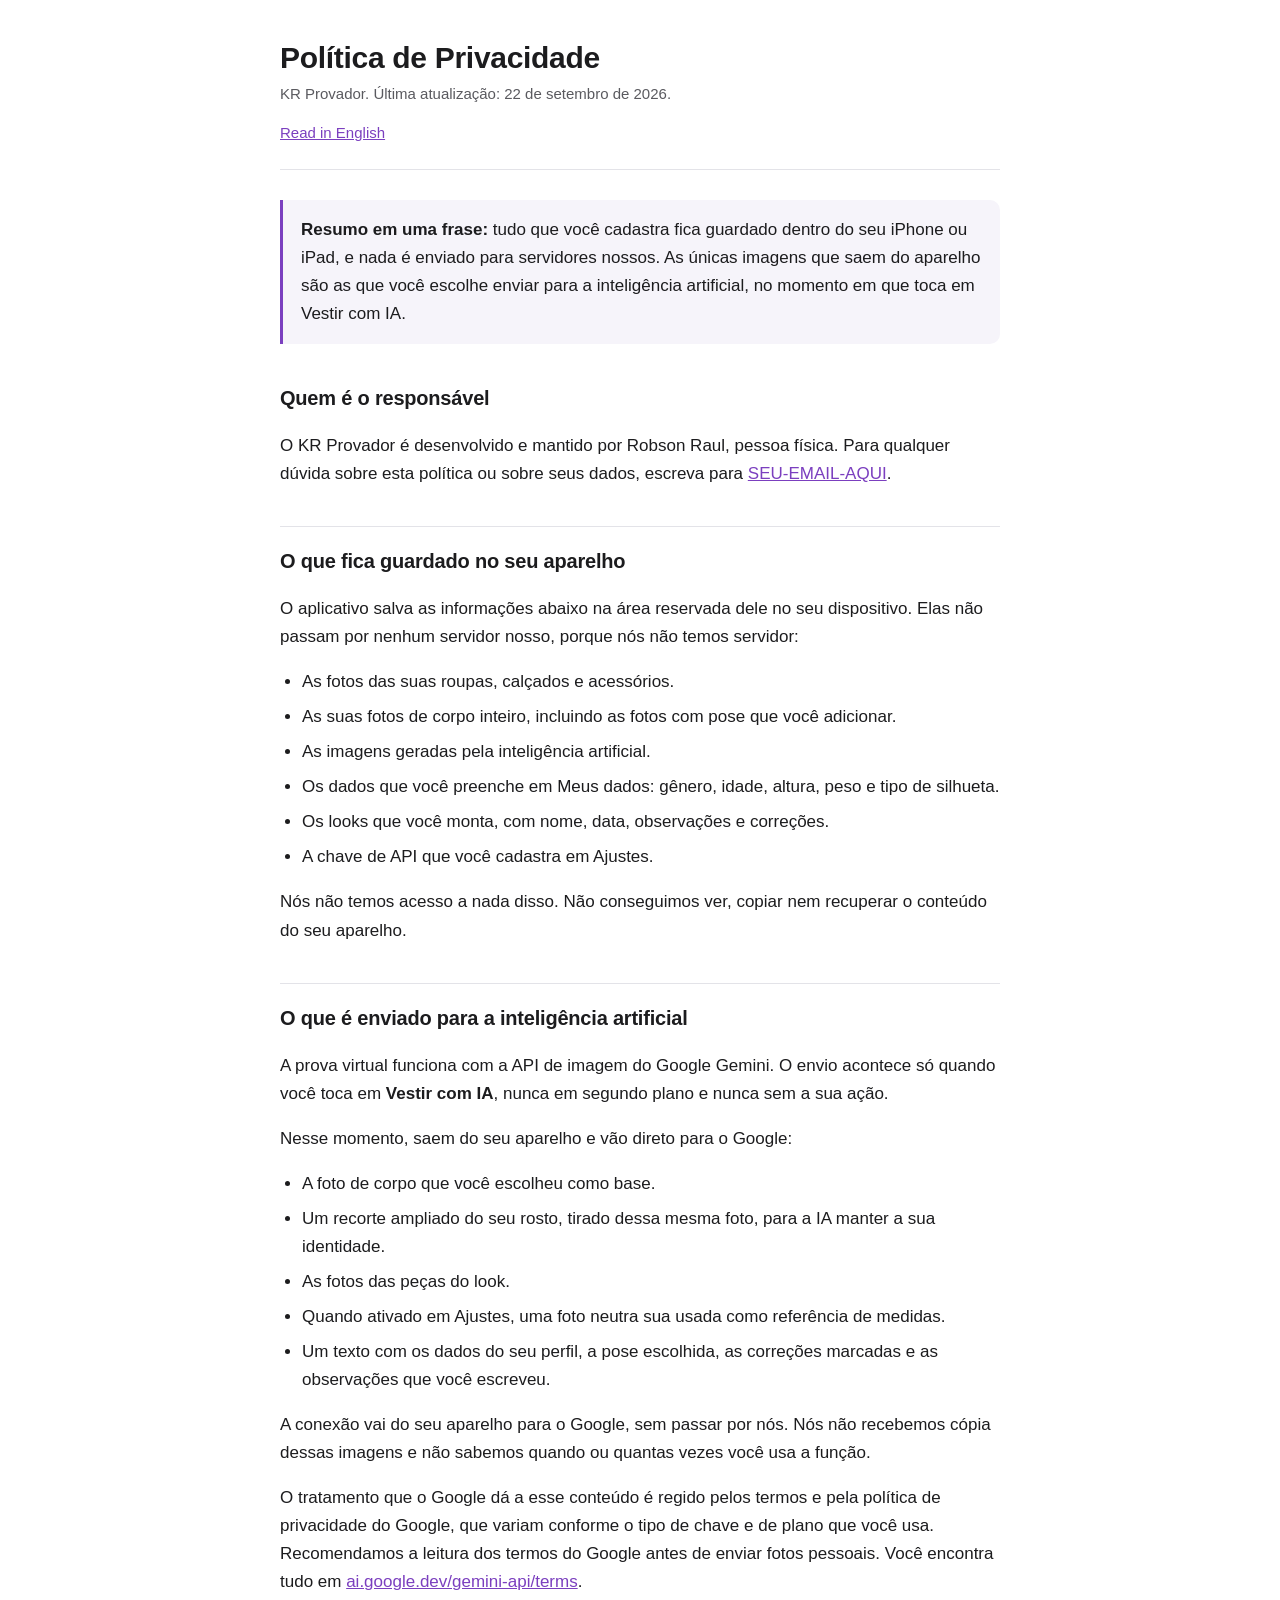
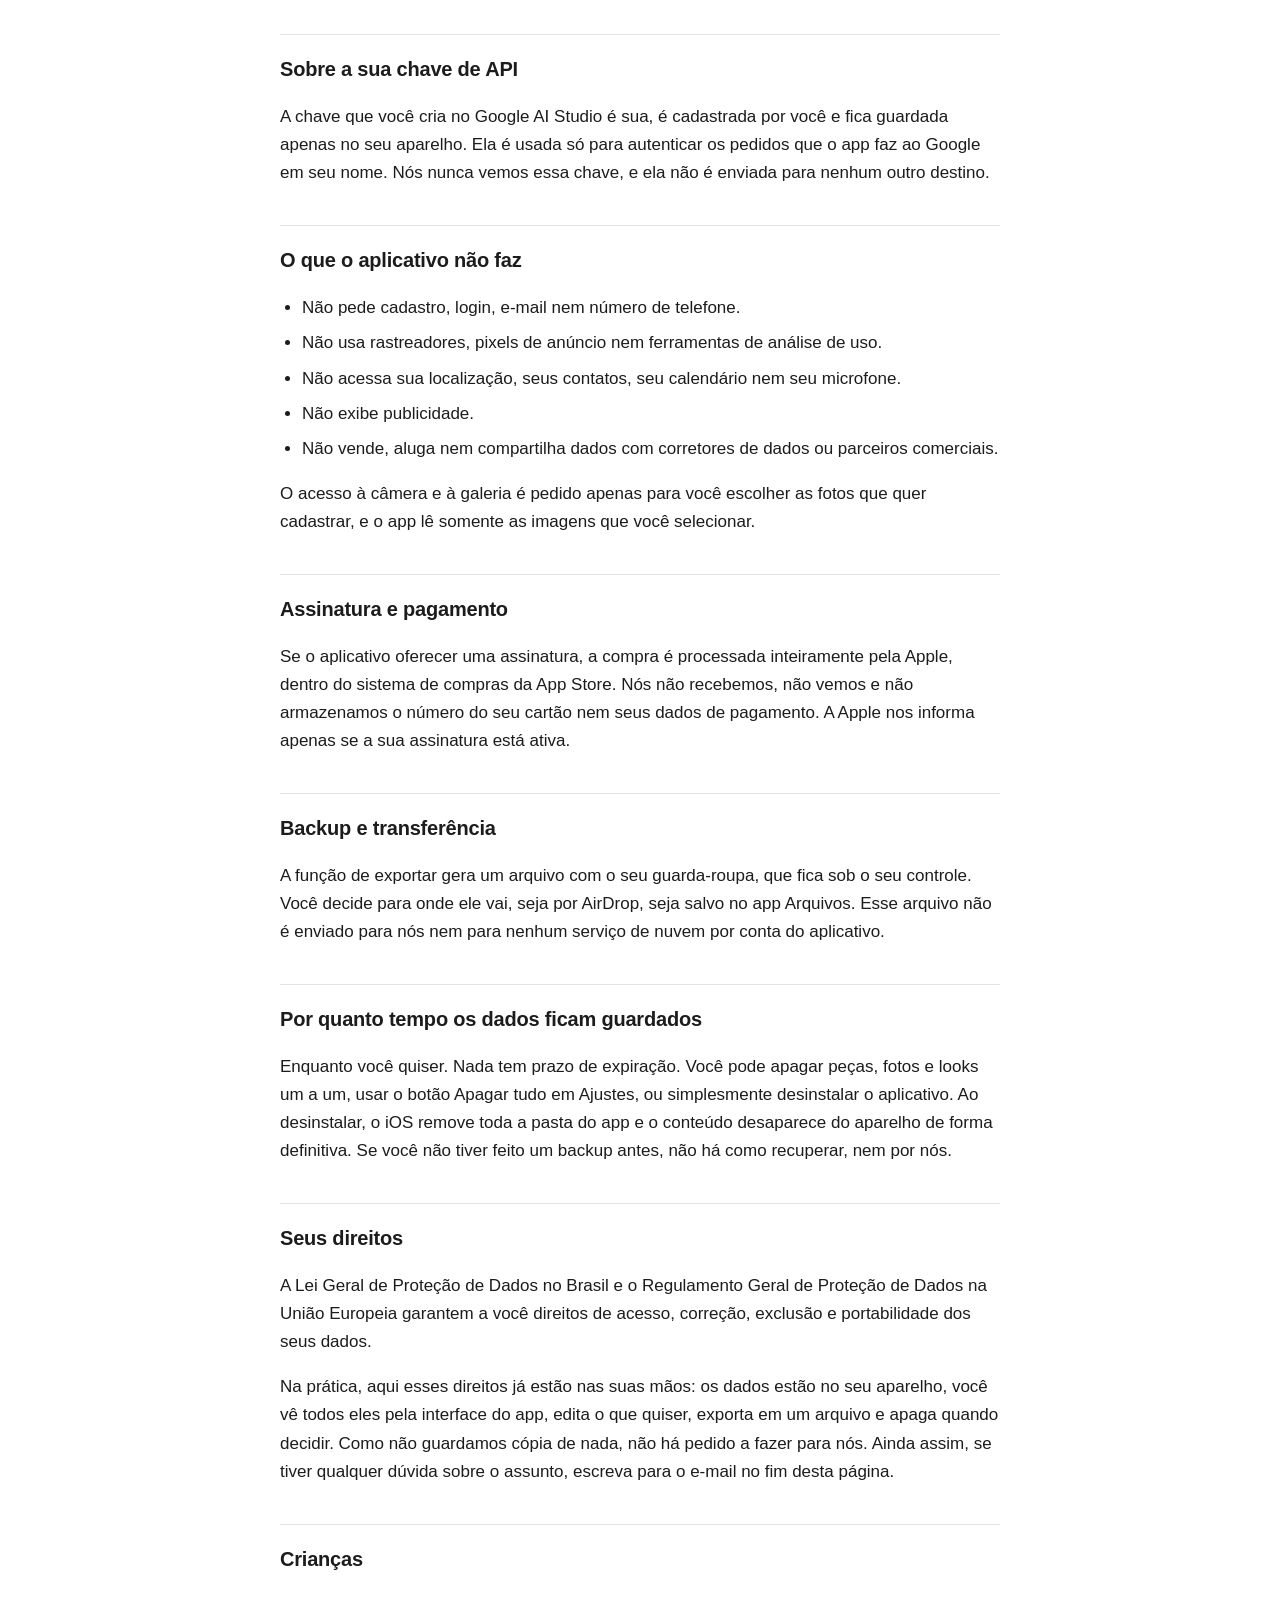
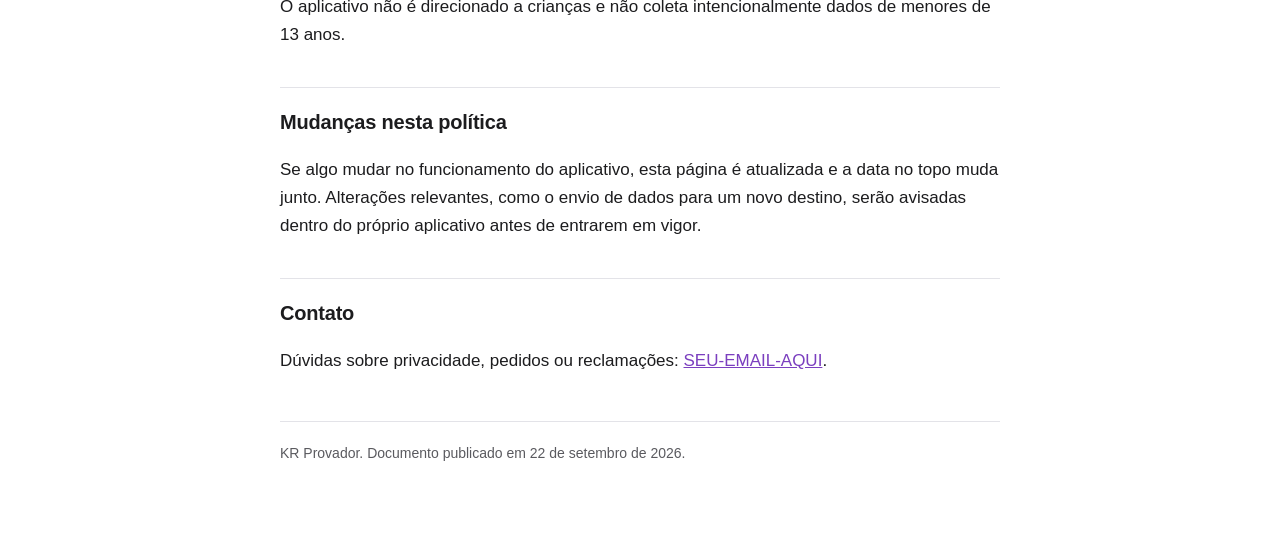
==== index.html @ 0e4008ac "Add files via upload" ====
<!DOCTYPE html>
<html lang="pt-BR">
<head>
<meta charset="utf-8">
<meta name="viewport" content="width=device-width, initial-scale=1">
<title>Política de Privacidade | KR Provador</title>
<link rel="stylesheet" href="estilo.css">
</head>
<body>
<main>

<header>
  <h1>Política de Privacidade</h1>
  <p class="sub">KR Provador. Última atualização: 22 de setembro de 2026.</p>
  <a class="idioma" href="en.html">Read in English</a>
</header>

<div class="resumo">
  <p><strong>Resumo em uma frase:</strong> tudo que você cadastra fica guardado dentro do seu iPhone ou iPad, e nada é enviado para servidores nossos. As únicas imagens que saem do aparelho são as que você escolhe enviar para a inteligência artificial, no momento em que toca em Vestir com IA.</p>
</div>

<h2>Quem é o responsável</h2>
<p>O KR Provador é desenvolvido e mantido por Robson Raul, pessoa física. Para qualquer dúvida sobre esta política ou sobre seus dados, escreva para <a href="mailto:SEU-EMAIL-AQUI">SEU-EMAIL-AQUI</a>.</p>

<h2>O que fica guardado no seu aparelho</h2>
<p>O aplicativo salva as informações abaixo na área reservada dele no seu dispositivo. Elas não passam por nenhum servidor nosso, porque nós não temos servidor:</p>
<ul>
  <li>As fotos das suas roupas, calçados e acessórios.</li>
  <li>As suas fotos de corpo inteiro, incluindo as fotos com pose que você adicionar.</li>
  <li>As imagens geradas pela inteligência artificial.</li>
  <li>Os dados que você preenche em Meus dados: gênero, idade, altura, peso e tipo de silhueta.</li>
  <li>Os looks que você monta, com nome, data, observações e correções.</li>
  <li>A chave de API que você cadastra em Ajustes.</li>
</ul>
<p>Nós não temos acesso a nada disso. Não conseguimos ver, copiar nem recuperar o conteúdo do seu aparelho.</p>

<h2>O que é enviado para a inteligência artificial</h2>
<p>A prova virtual funciona com a API de imagem do Google Gemini. O envio acontece só quando você toca em <strong>Vestir com IA</strong>, nunca em segundo plano e nunca sem a sua ação.</p>
<p>Nesse momento, saem do seu aparelho e vão direto para o Google:</p>
<ul>
  <li>A foto de corpo que você escolheu como base.</li>
  <li>Um recorte ampliado do seu rosto, tirado dessa mesma foto, para a IA manter a sua identidade.</li>
  <li>As fotos das peças do look.</li>
  <li>Quando ativado em Ajustes, uma foto neutra sua usada como referência de medidas.</li>
  <li>Um texto com os dados do seu perfil, a pose escolhida, as correções marcadas e as observações que você escreveu.</li>
</ul>
<p>A conexão vai do seu aparelho para o Google, sem passar por nós. Nós não recebemos cópia dessas imagens e não sabemos quando ou quantas vezes você usa a função.</p>
<p>O tratamento que o Google dá a esse conteúdo é regido pelos termos e pela política de privacidade do Google, que variam conforme o tipo de chave e de plano que você usa. Recomendamos a leitura dos termos do Google antes de enviar fotos pessoais. Você encontra tudo em <a href="https://ai.google.dev/gemini-api/terms" target="_blank" rel="noopener">ai.google.dev/gemini-api/terms</a>.</p>

<h2>Sobre a sua chave de API</h2>
<p>A chave que você cria no Google AI Studio é sua, é cadastrada por você e fica guardada apenas no seu aparelho. Ela é usada só para autenticar os pedidos que o app faz ao Google em seu nome. Nós nunca vemos essa chave, e ela não é enviada para nenhum outro destino.</p>

<h2>O que o aplicativo não faz</h2>
<ul>
  <li>Não pede cadastro, login, e-mail nem número de telefone.</li>
  <li>Não usa rastreadores, pixels de anúncio nem ferramentas de análise de uso.</li>
  <li>Não acessa sua localização, seus contatos, seu calendário nem seu microfone.</li>
  <li>Não exibe publicidade.</li>
  <li>Não vende, aluga nem compartilha dados com corretores de dados ou parceiros comerciais.</li>
</ul>
<p>O acesso à câmera e à galeria é pedido apenas para você escolher as fotos que quer cadastrar, e o app lê somente as imagens que você selecionar.</p>

<h2>Assinatura e pagamento</h2>
<p>Se o aplicativo oferecer uma assinatura, a compra é processada inteiramente pela Apple, dentro do sistema de compras da App Store. Nós não recebemos, não vemos e não armazenamos o número do seu cartão nem seus dados de pagamento. A Apple nos informa apenas se a sua assinatura está ativa.</p>

<h2>Backup e transferência</h2>
<p>A função de exportar gera um arquivo com o seu guarda-roupa, que fica sob o seu controle. Você decide para onde ele vai, seja por AirDrop, seja salvo no app Arquivos. Esse arquivo não é enviado para nós nem para nenhum serviço de nuvem por conta do aplicativo.</p>

<h2>Por quanto tempo os dados ficam guardados</h2>
<p>Enquanto você quiser. Nada tem prazo de expiração. Você pode apagar peças, fotos e looks um a um, usar o botão Apagar tudo em Ajustes, ou simplesmente desinstalar o aplicativo. Ao desinstalar, o iOS remove toda a pasta do app e o conteúdo desaparece do aparelho de forma definitiva. Se você não tiver feito um backup antes, não há como recuperar, nem por nós.</p>

<h2>Seus direitos</h2>
<p>A Lei Geral de Proteção de Dados no Brasil e o Regulamento Geral de Proteção de Dados na União Europeia garantem a você direitos de acesso, correção, exclusão e portabilidade dos seus dados.</p>
<p>Na prática, aqui esses direitos já estão nas suas mãos: os dados estão no seu aparelho, você vê todos eles pela interface do app, edita o que quiser, exporta em um arquivo e apaga quando decidir. Como não guardamos cópia de nada, não há pedido a fazer para nós. Ainda assim, se tiver qualquer dúvida sobre o assunto, escreva para o e-mail no fim desta página.</p>

<h2>Crianças</h2>
<p>O aplicativo não é direcionado a crianças e não coleta intencionalmente dados de menores de 13 anos.</p>

<h2>Mudanças nesta política</h2>
<p>Se algo mudar no funcionamento do aplicativo, esta página é atualizada e a data no topo muda junto. Alterações relevantes, como o envio de dados para um novo destino, serão avisadas dentro do próprio aplicativo antes de entrarem em vigor.</p>

<h2>Contato</h2>
<p>Dúvidas sobre privacidade, pedidos ou reclamações: <a href="mailto:SEU-EMAIL-AQUI">SEU-EMAIL-AQUI</a>.</p>

<footer>
  KR Provador. Documento publicado em 22 de setembro de 2026.
</footer>

</main>
</body>
</html>
---- estilo.css ----
:root {
  --tinta: #1c1c1e;
  --suave: #5a5a5f;
  --linha: #e3e3e8;
  --destaque: #7b3fbf;
  --fundo: #ffffff;
  --caixa: #f6f4fa;
}
@media (prefers-color-scheme: dark) {
  :root {
    --tinta: #f2f2f5;
    --suave: #a8a8b0;
    --linha: #35353c;
    --destaque: #b18cf0;
    --fundo: #141418;
    --caixa: #1e1e25;
  }
}
* { box-sizing: border-box; }
body {
  margin: 0;
  padding: 40px 20px 80px;
  background: var(--fundo);
  color: var(--tinta);
  font: 17px/1.65 -apple-system, BlinkMacSystemFont, "Segoe UI", Roboto, Helvetica, Arial, sans-serif;
}
main { max-width: 720px; margin: 0 auto; }
header { border-bottom: 1px solid var(--linha); padding-bottom: 22px; margin-bottom: 30px; }
h1 { font-size: 30px; line-height: 1.2; margin: 0 0 6px; letter-spacing: -0.01em; }
h2 {
  font-size: 20px; margin: 38px 0 10px; letter-spacing: -0.01em;
  padding-top: 18px; border-top: 1px solid var(--linha);
}
h2:first-of-type { border-top: 0; padding-top: 0; }
p, li { color: var(--tinta); }
.sub { color: var(--suave); font-size: 15px; margin: 0; }
.resumo {
  background: var(--caixa); border-left: 3px solid var(--destaque);
  padding: 16px 18px; border-radius: 0 10px 10px 0; margin: 26px 0;
}
.resumo p { margin: 0; }
ul { padding-left: 22px; }
li { margin-bottom: 7px; }
a { color: var(--destaque); }
.idioma { display: inline-block; margin-top: 14px; font-size: 15px; }
footer {
  margin-top: 46px; padding-top: 20px; border-top: 1px solid var(--linha);
  color: var(--suave); font-size: 14px;
}
code {
  background: var(--caixa); padding: 2px 6px; border-radius: 5px;
  font-size: 15px; font-family: ui-monospace, SFMono-Regular, Menlo, monospace;
}
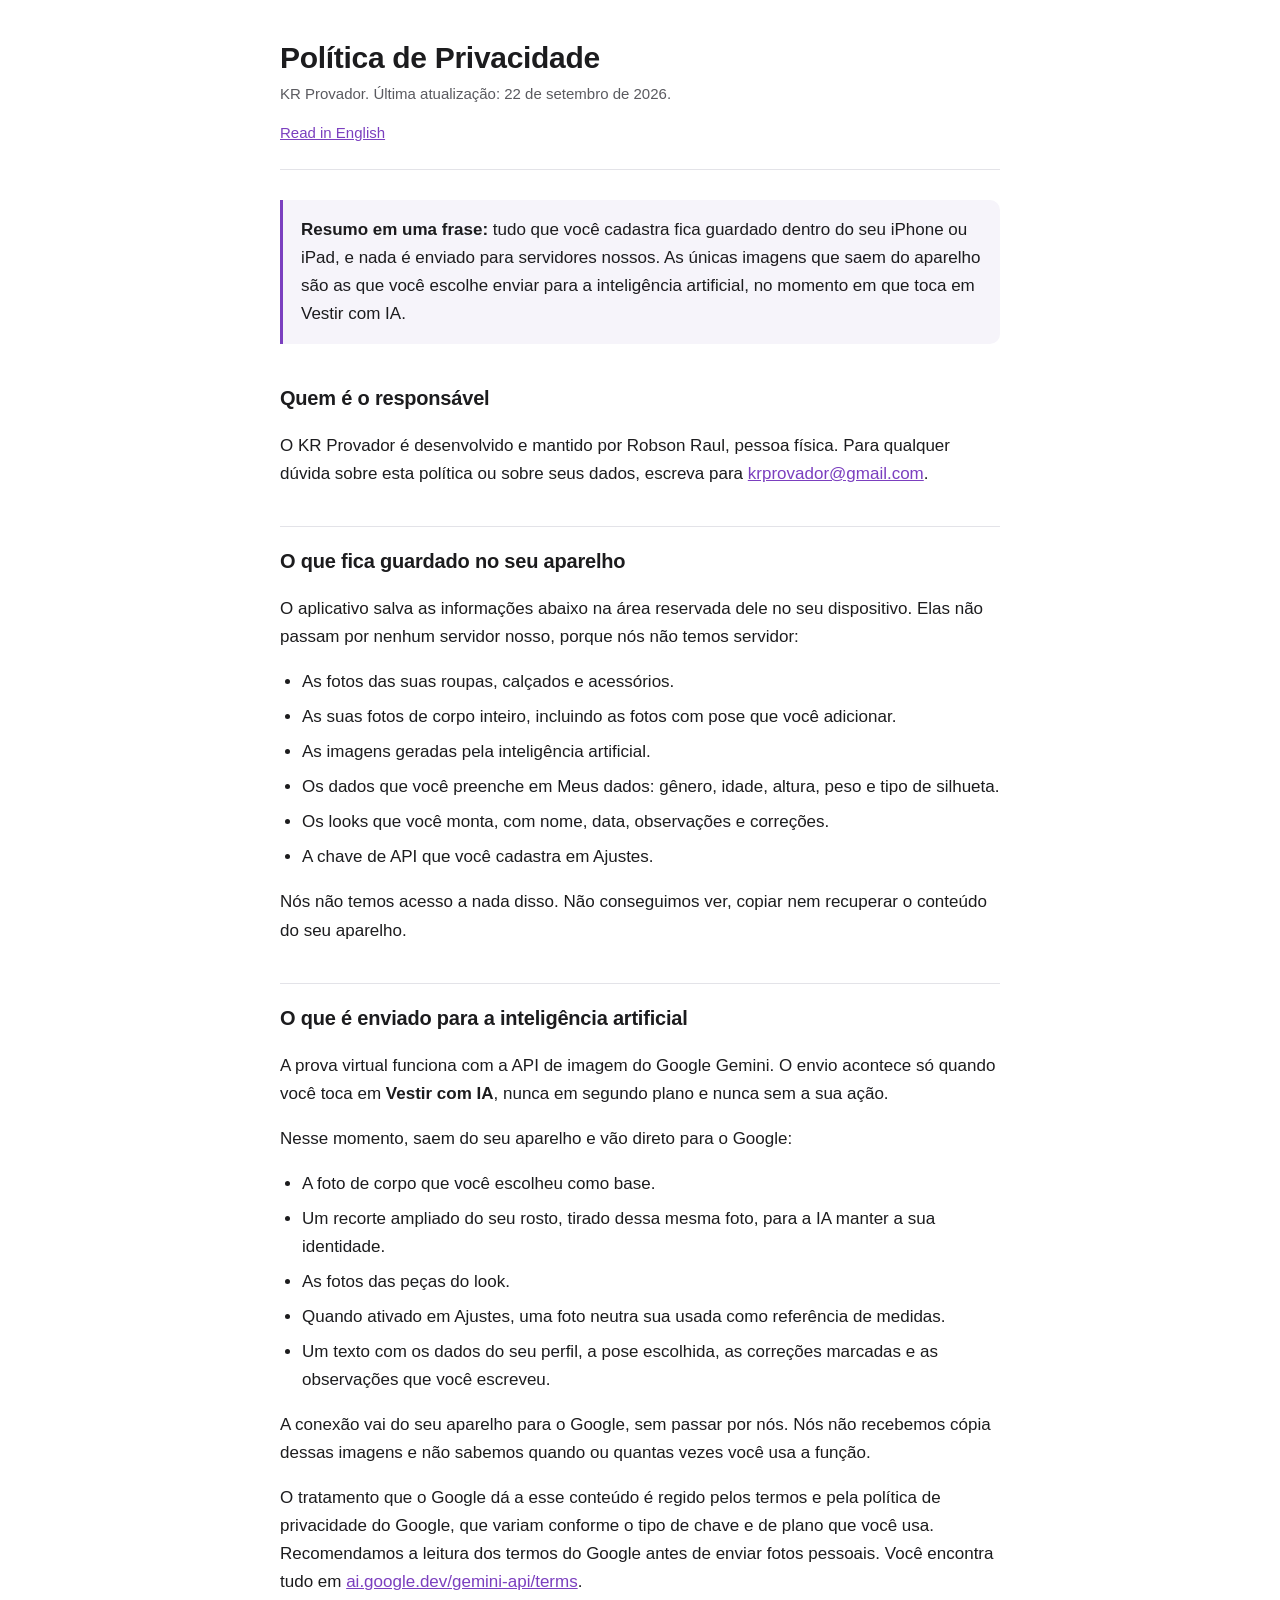
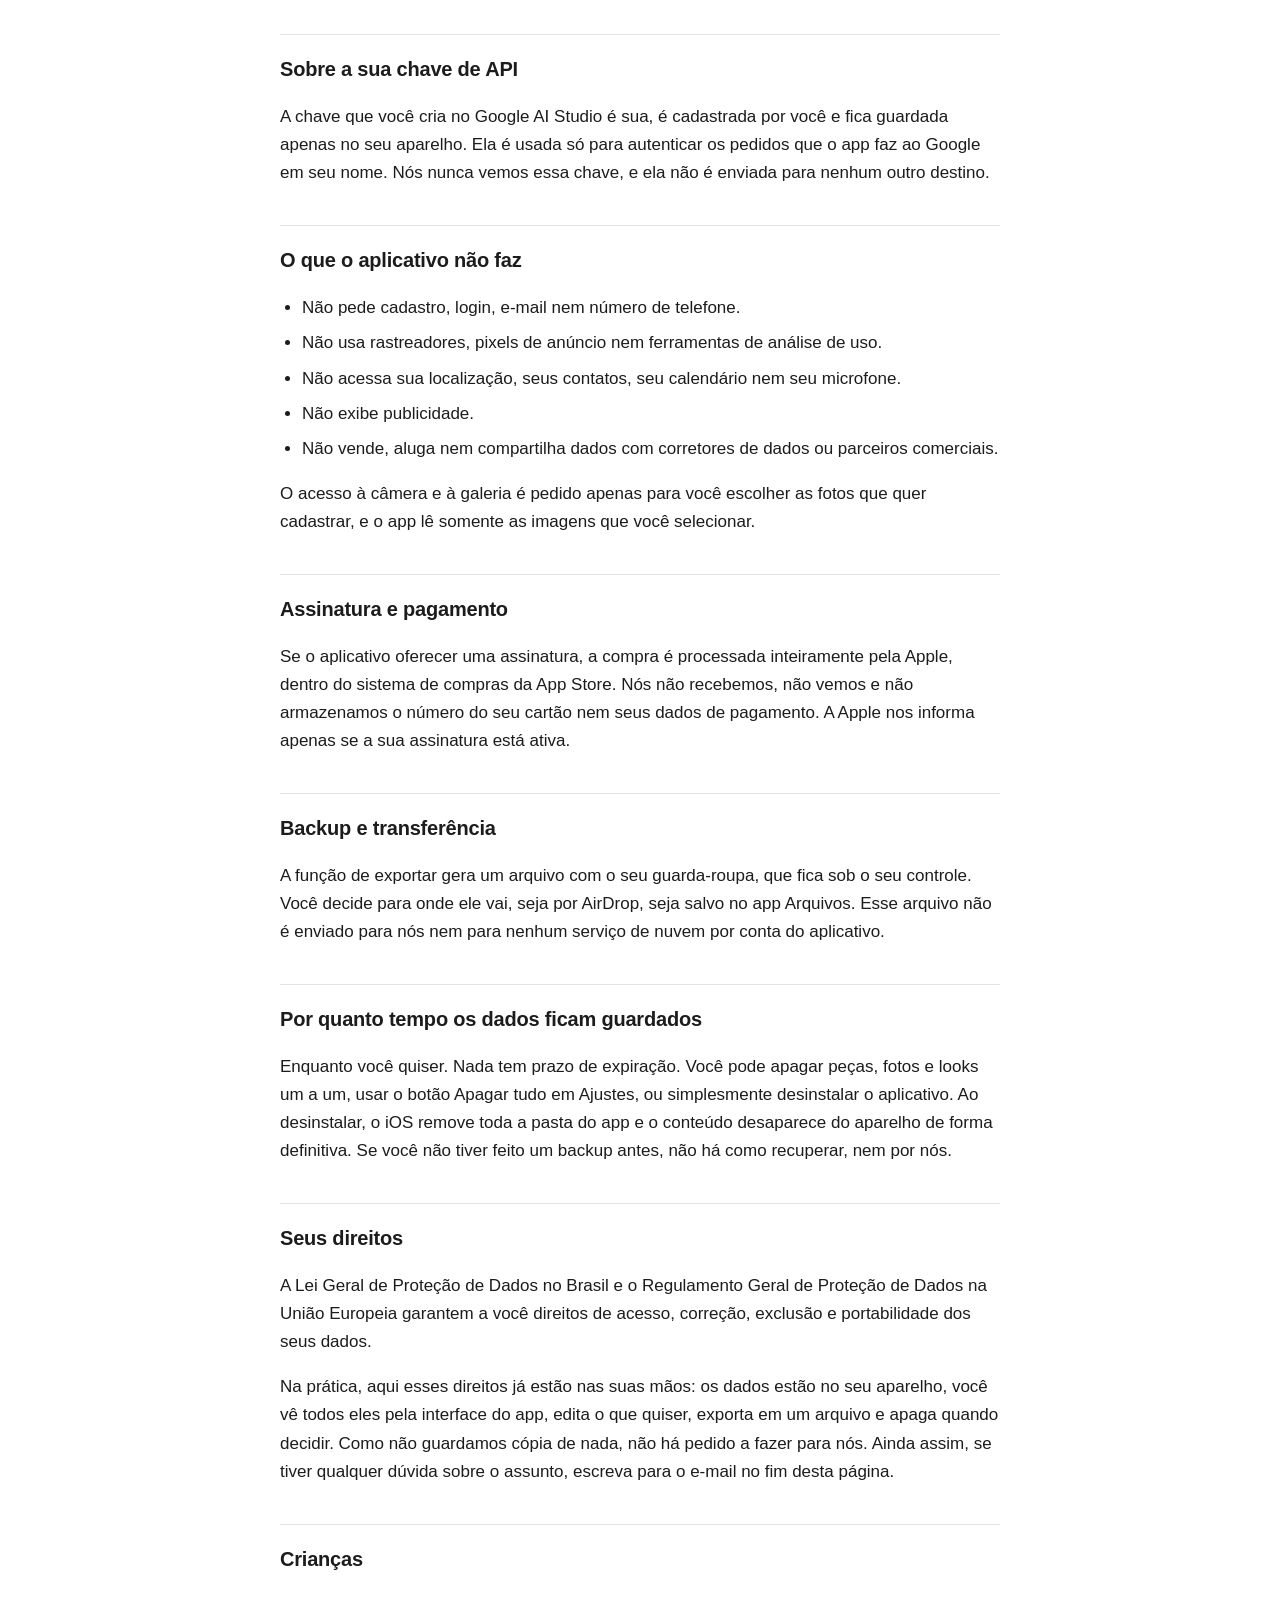
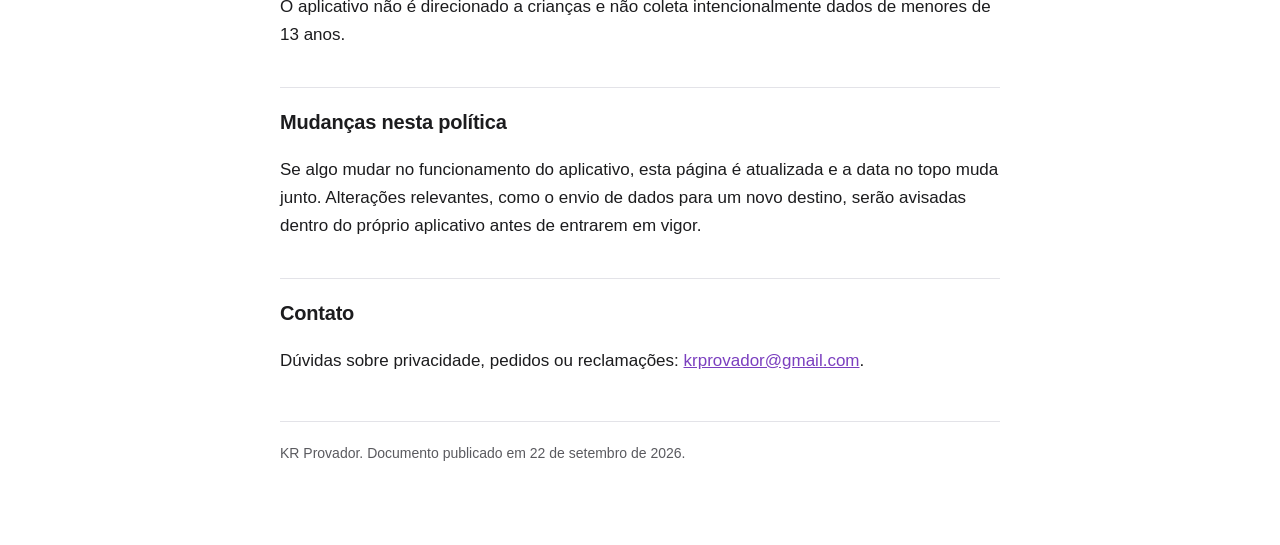
==== commit 9f3475d5: "Update index.html" ====
--- a/index.html
+++ b/index.html
@@ -20,7 +20,7 @@
 </div>
 
 <h2>Quem é o responsável</h2>
-<p>O KR Provador é desenvolvido e mantido por Robson Raul, pessoa física. Para qualquer dúvida sobre esta política ou sobre seus dados, escreva para <a href="mailto:SEU-EMAIL-AQUI">SEU-EMAIL-AQUI</a>.</p>
+<p>O KR Provador é desenvolvido e mantido por Robson Raul, pessoa física. Para qualquer dúvida sobre esta política ou sobre seus dados, escreva para <a href="mailto:krprovador@gmail.com">krprovador@gmail.com</a>.</p>
 
 <h2>O que fica guardado no seu aparelho</h2>
 <p>O aplicativo salva as informações abaixo na área reservada dele no seu dispositivo. Elas não passam por nenhum servidor nosso, porque nós não temos servidor:</p>
@@ -80,7 +80,7 @@
 <p>Se algo mudar no funcionamento do aplicativo, esta página é atualizada e a data no topo muda junto. Alterações relevantes, como o envio de dados para um novo destino, serão avisadas dentro do próprio aplicativo antes de entrarem em vigor.</p>
 
 <h2>Contato</h2>
-<p>Dúvidas sobre privacidade, pedidos ou reclamações: <a href="mailto:SEU-EMAIL-AQUI">SEU-EMAIL-AQUI</a>.</p>
+<p>Dúvidas sobre privacidade, pedidos ou reclamações: <a href="mailto:krprovador@gmail.com">krprovador@gmail.com</a>.</p>
 
 <footer>
   KR Provador. Documento publicado em 22 de setembro de 2026.
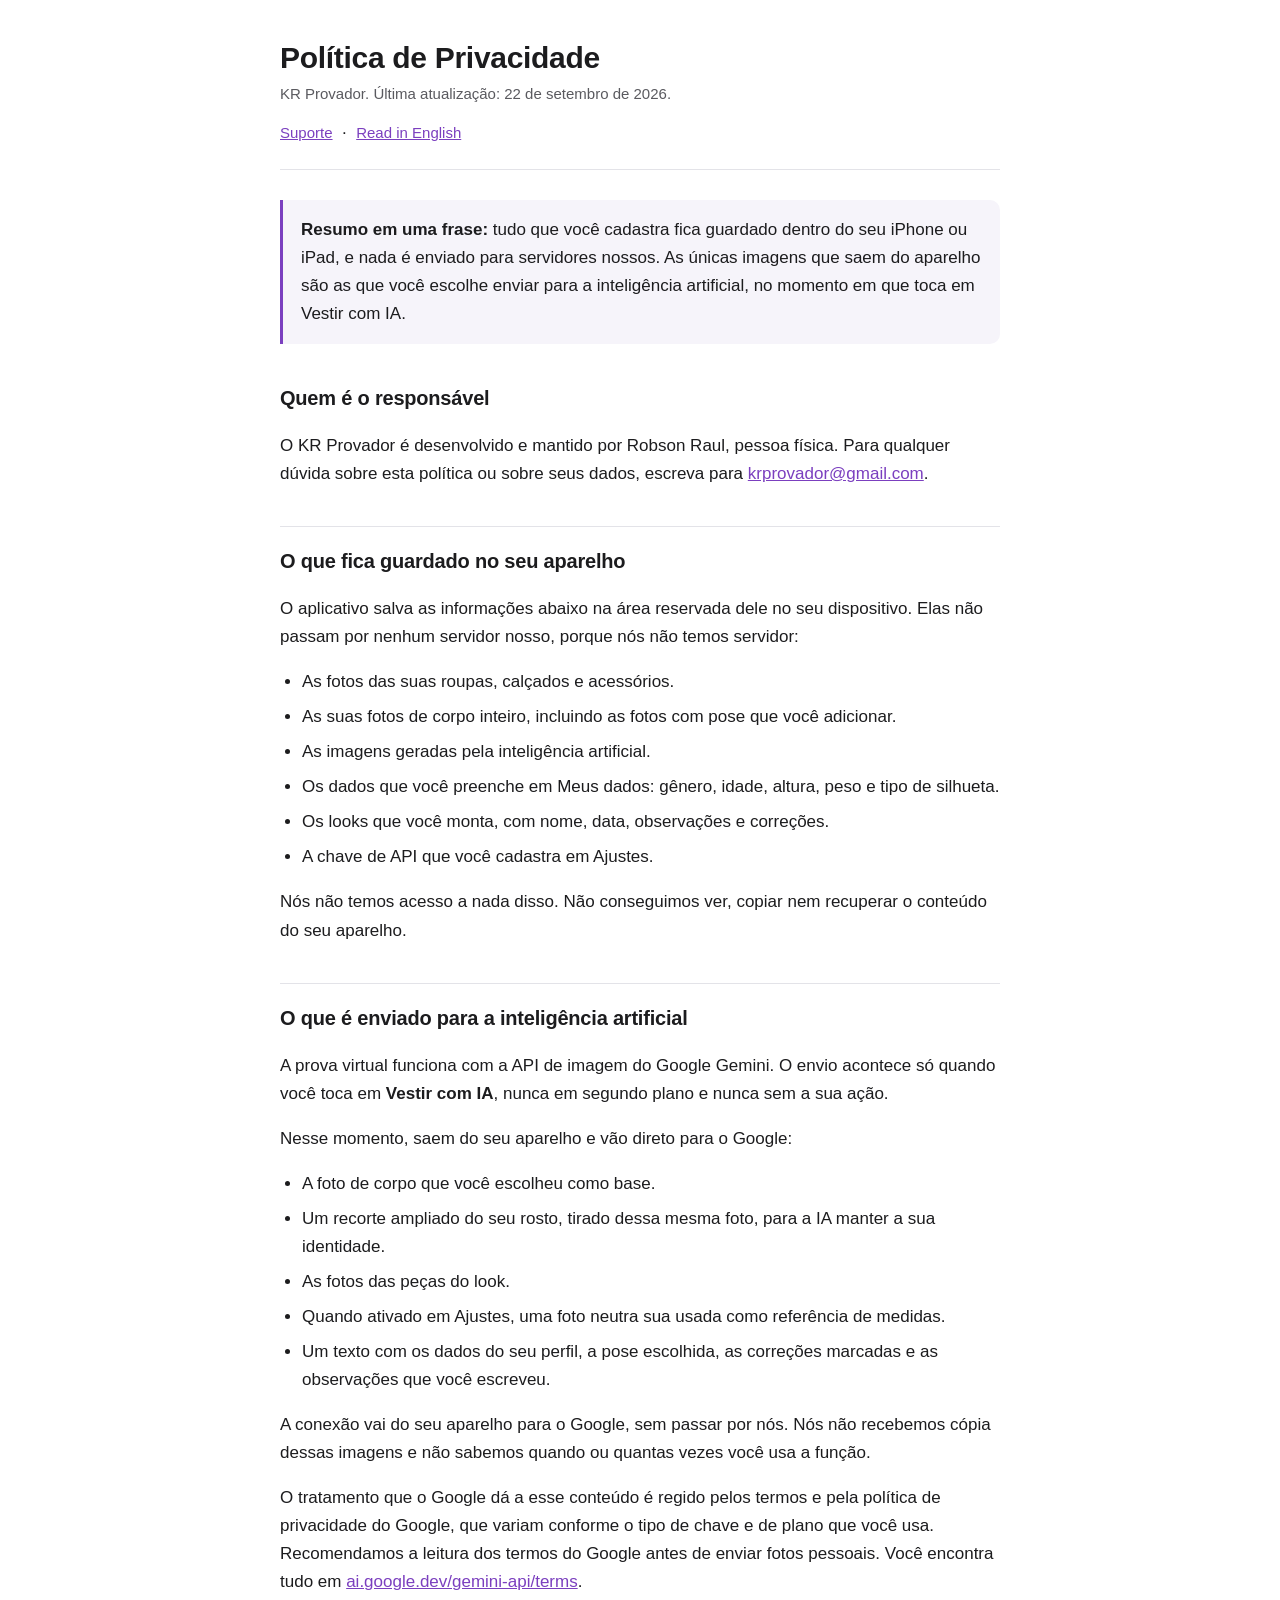
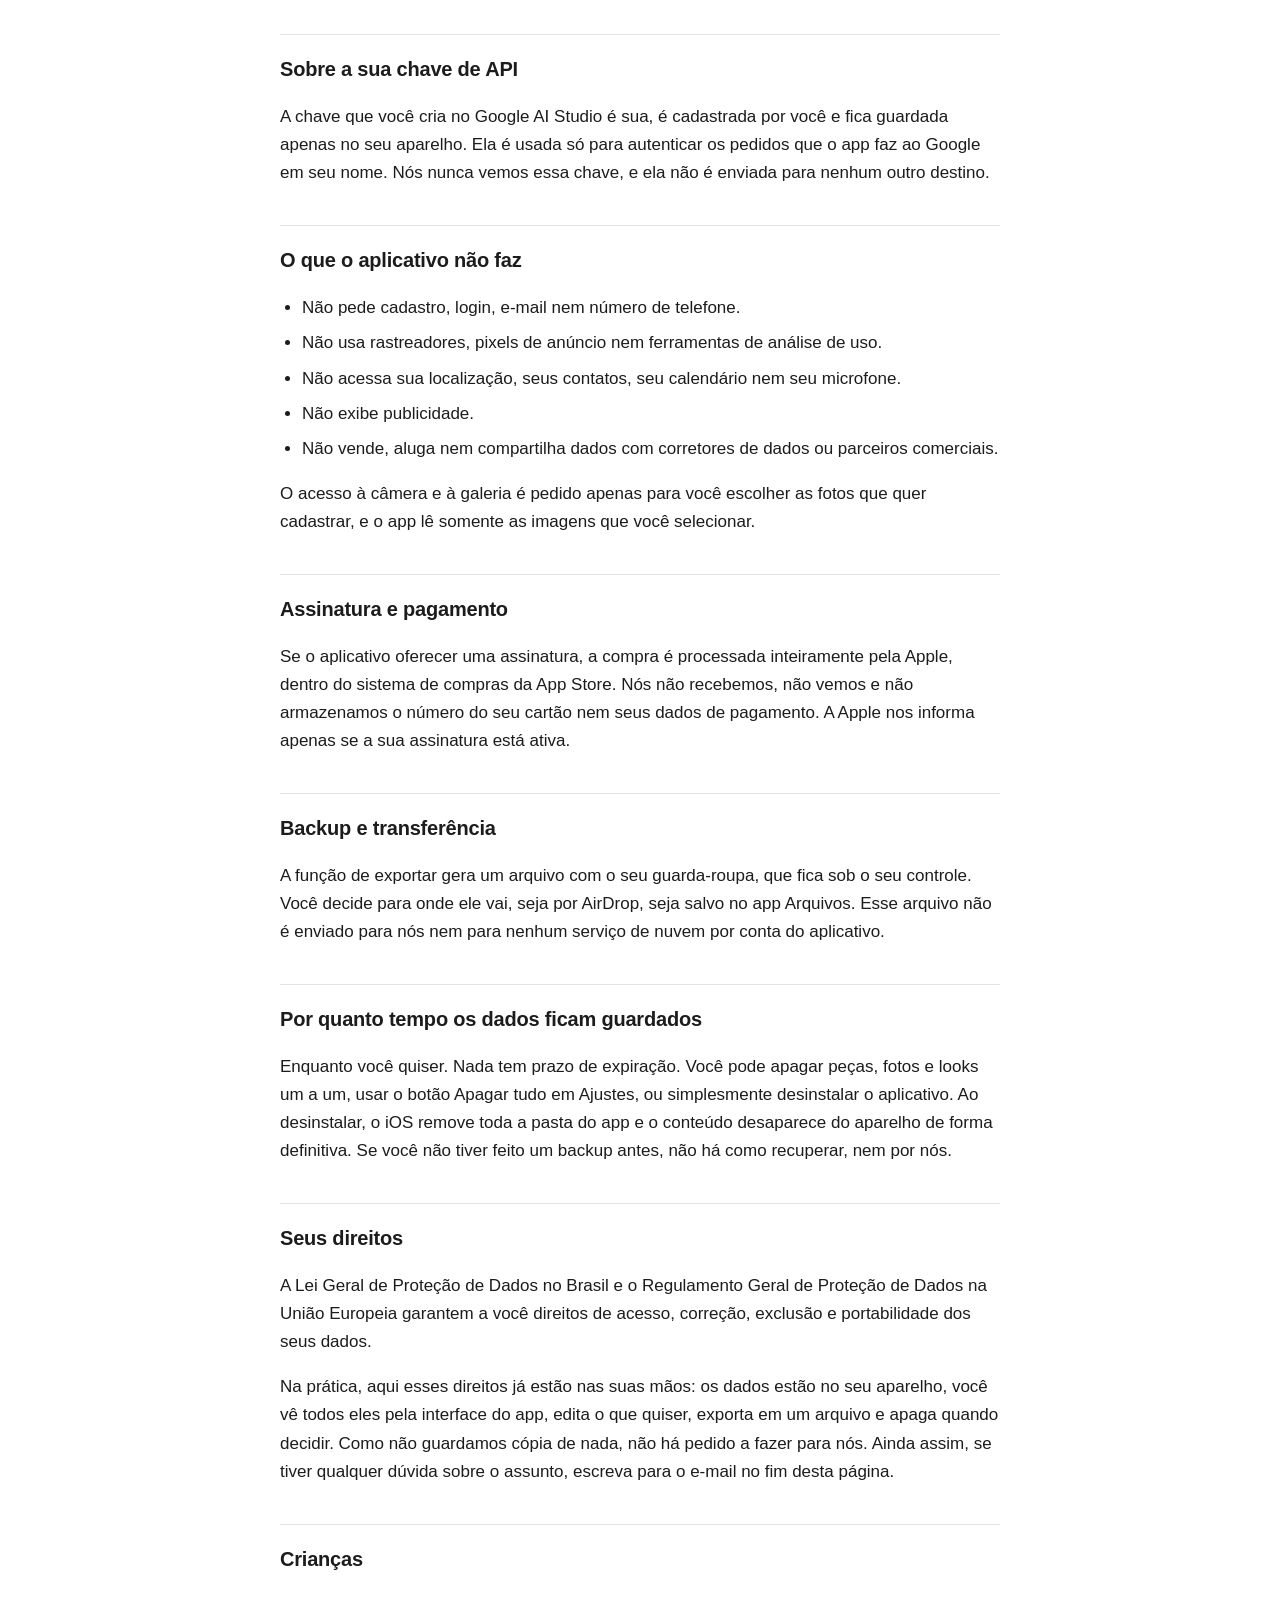
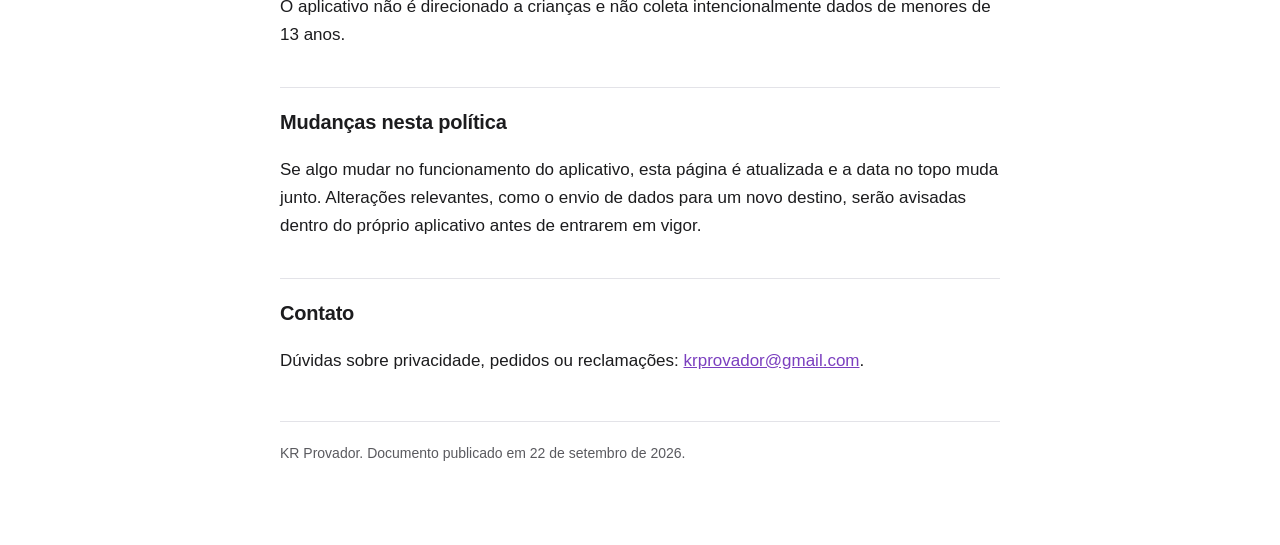
==== commit 7df8ba35: "Pagina de suporte (PT e EN) e link no topo da politica" ====
--- a/index.html
+++ b/index.html
@@ -12,6 +12,7 @@
 <header>
   <h1>Política de Privacidade</h1>
   <p class="sub">KR Provador. Última atualização: 22 de setembro de 2026.</p>
+  <a class="idioma" href="suporte.html">Suporte</a> &nbsp;·&nbsp;
   <a class="idioma" href="en.html">Read in English</a>
 </header>
 
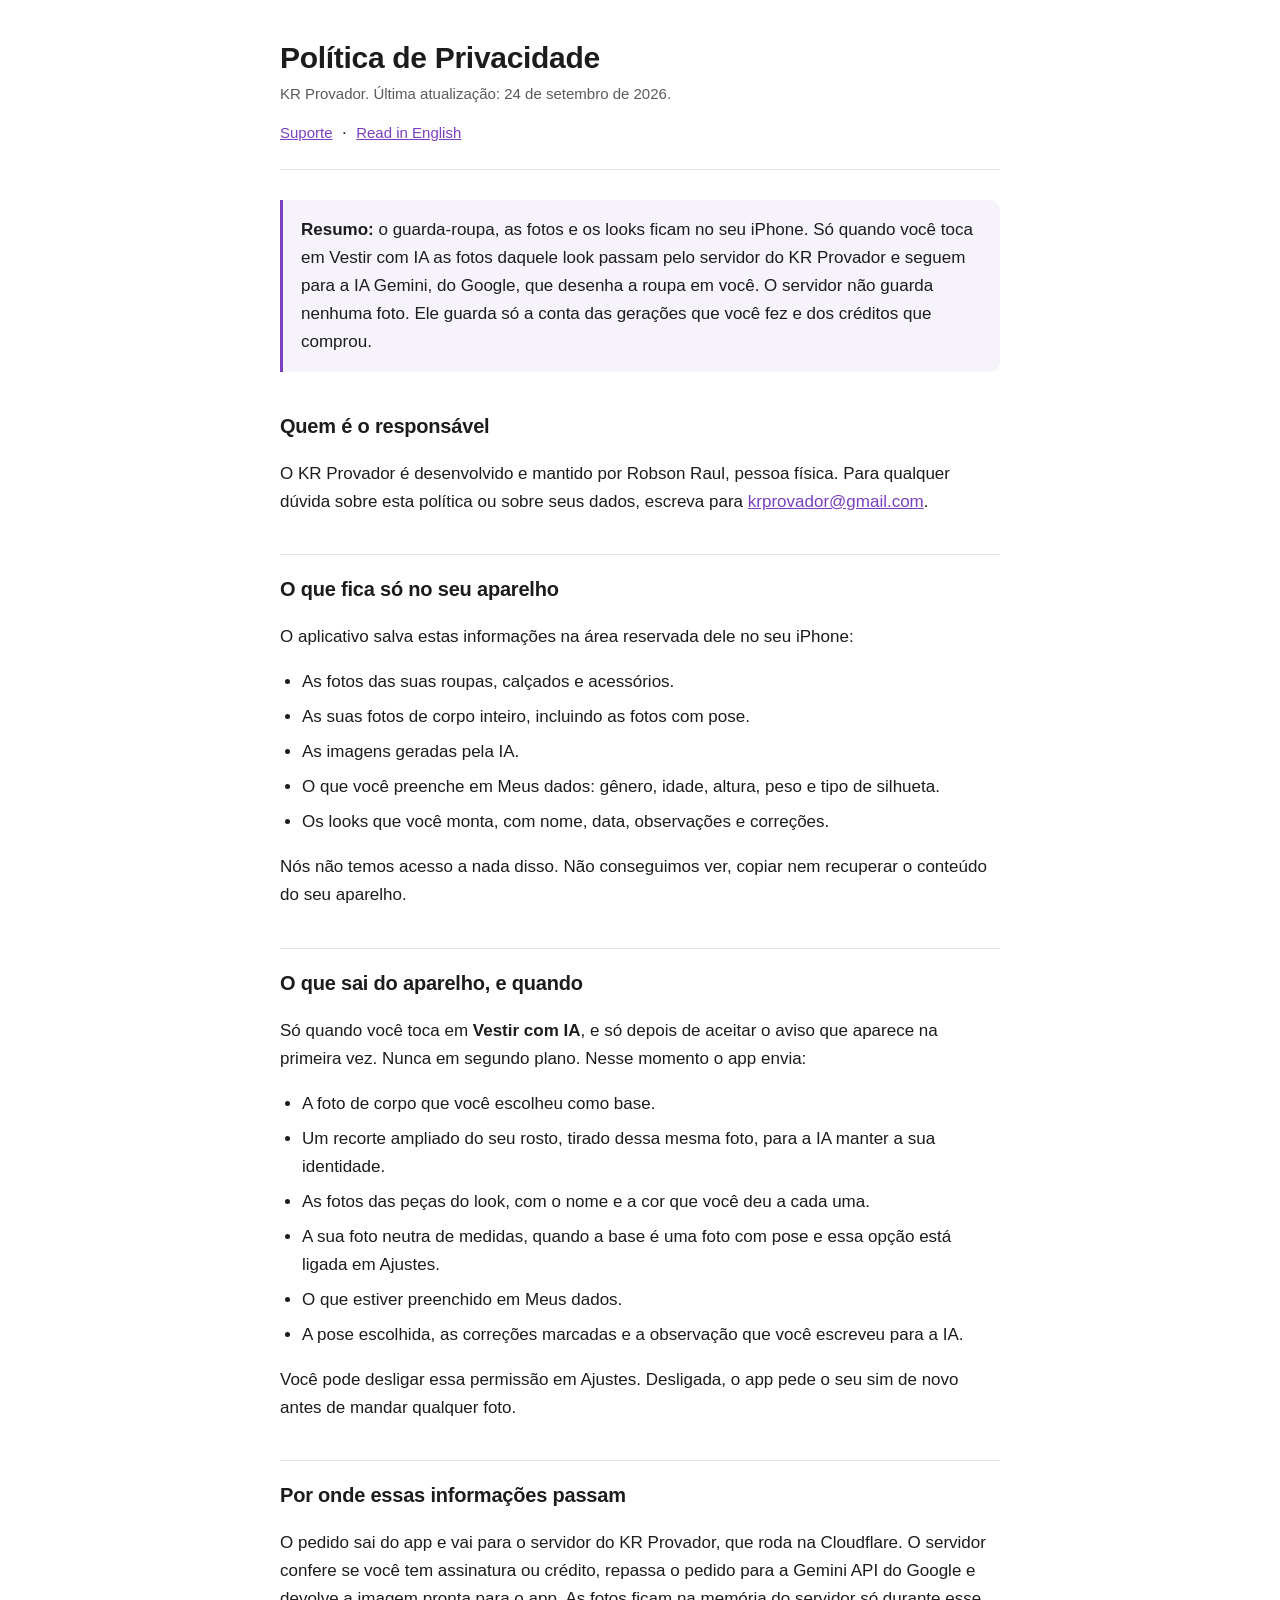
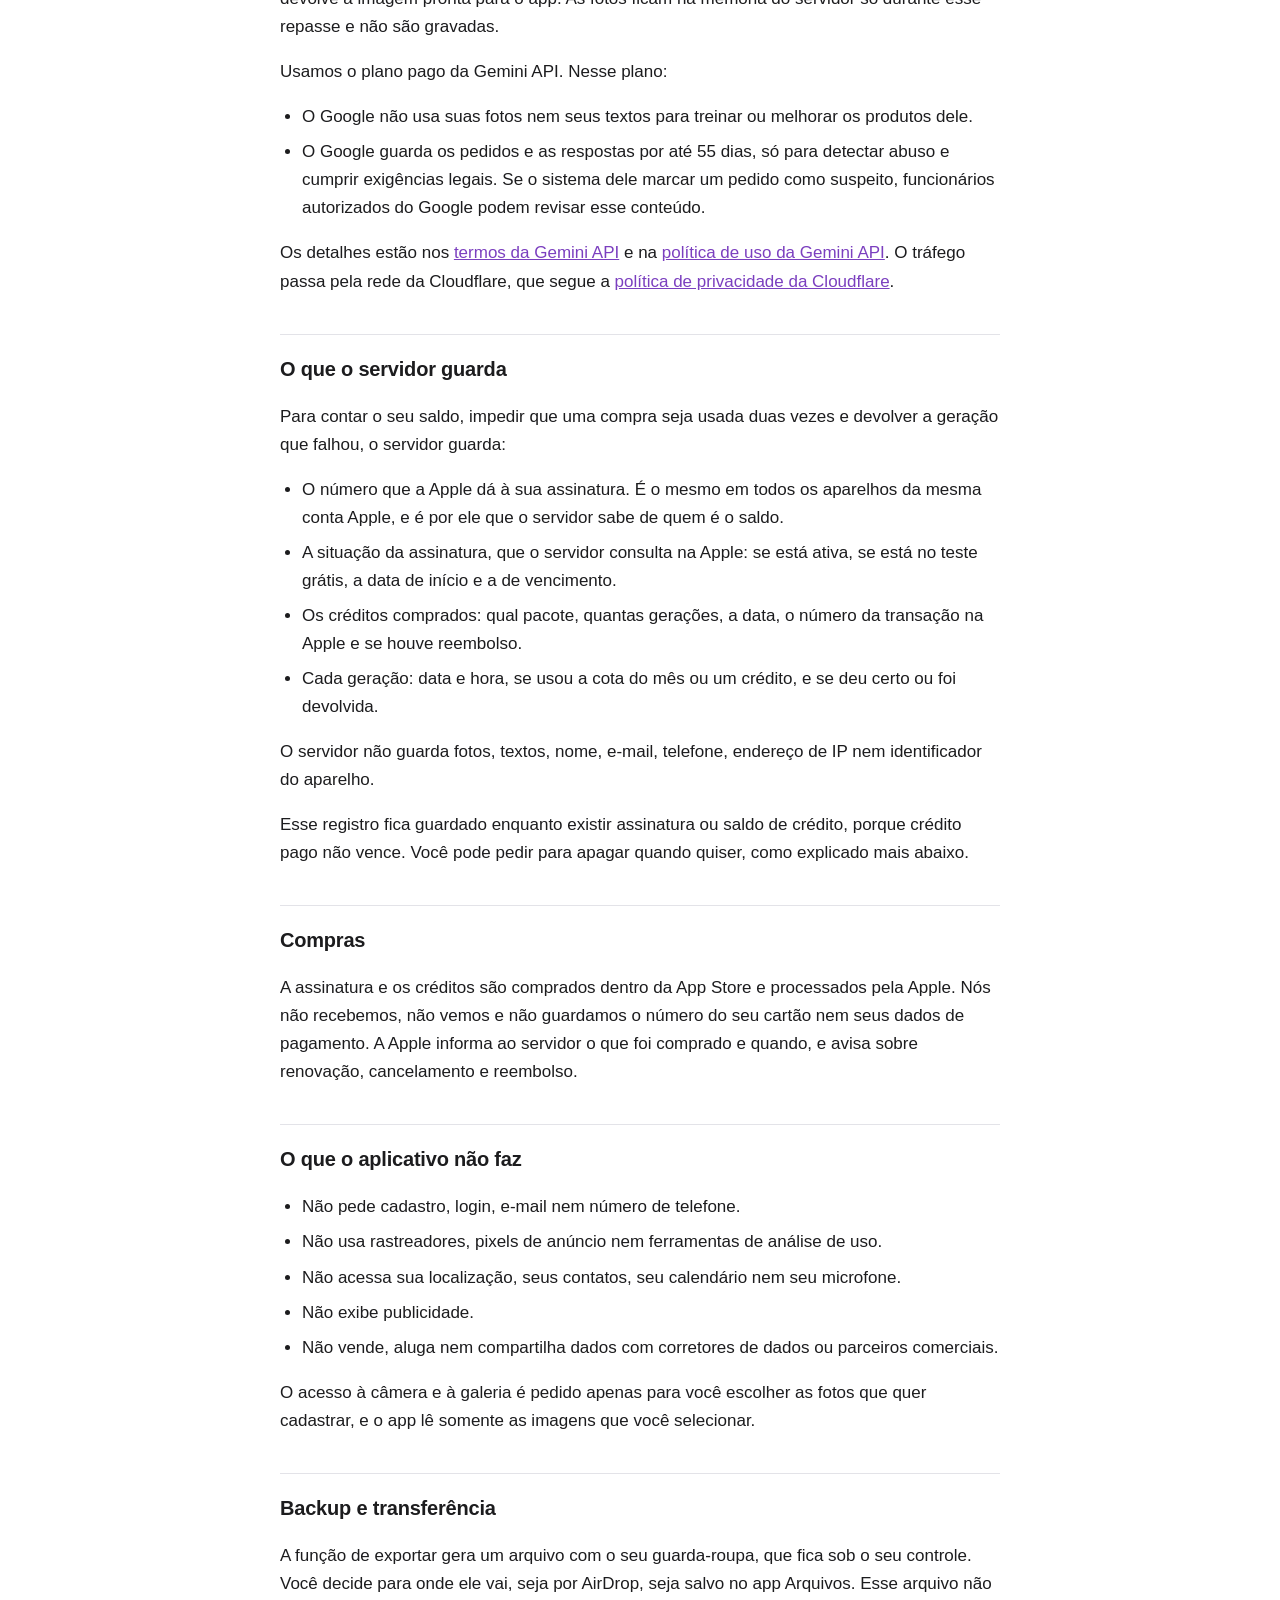
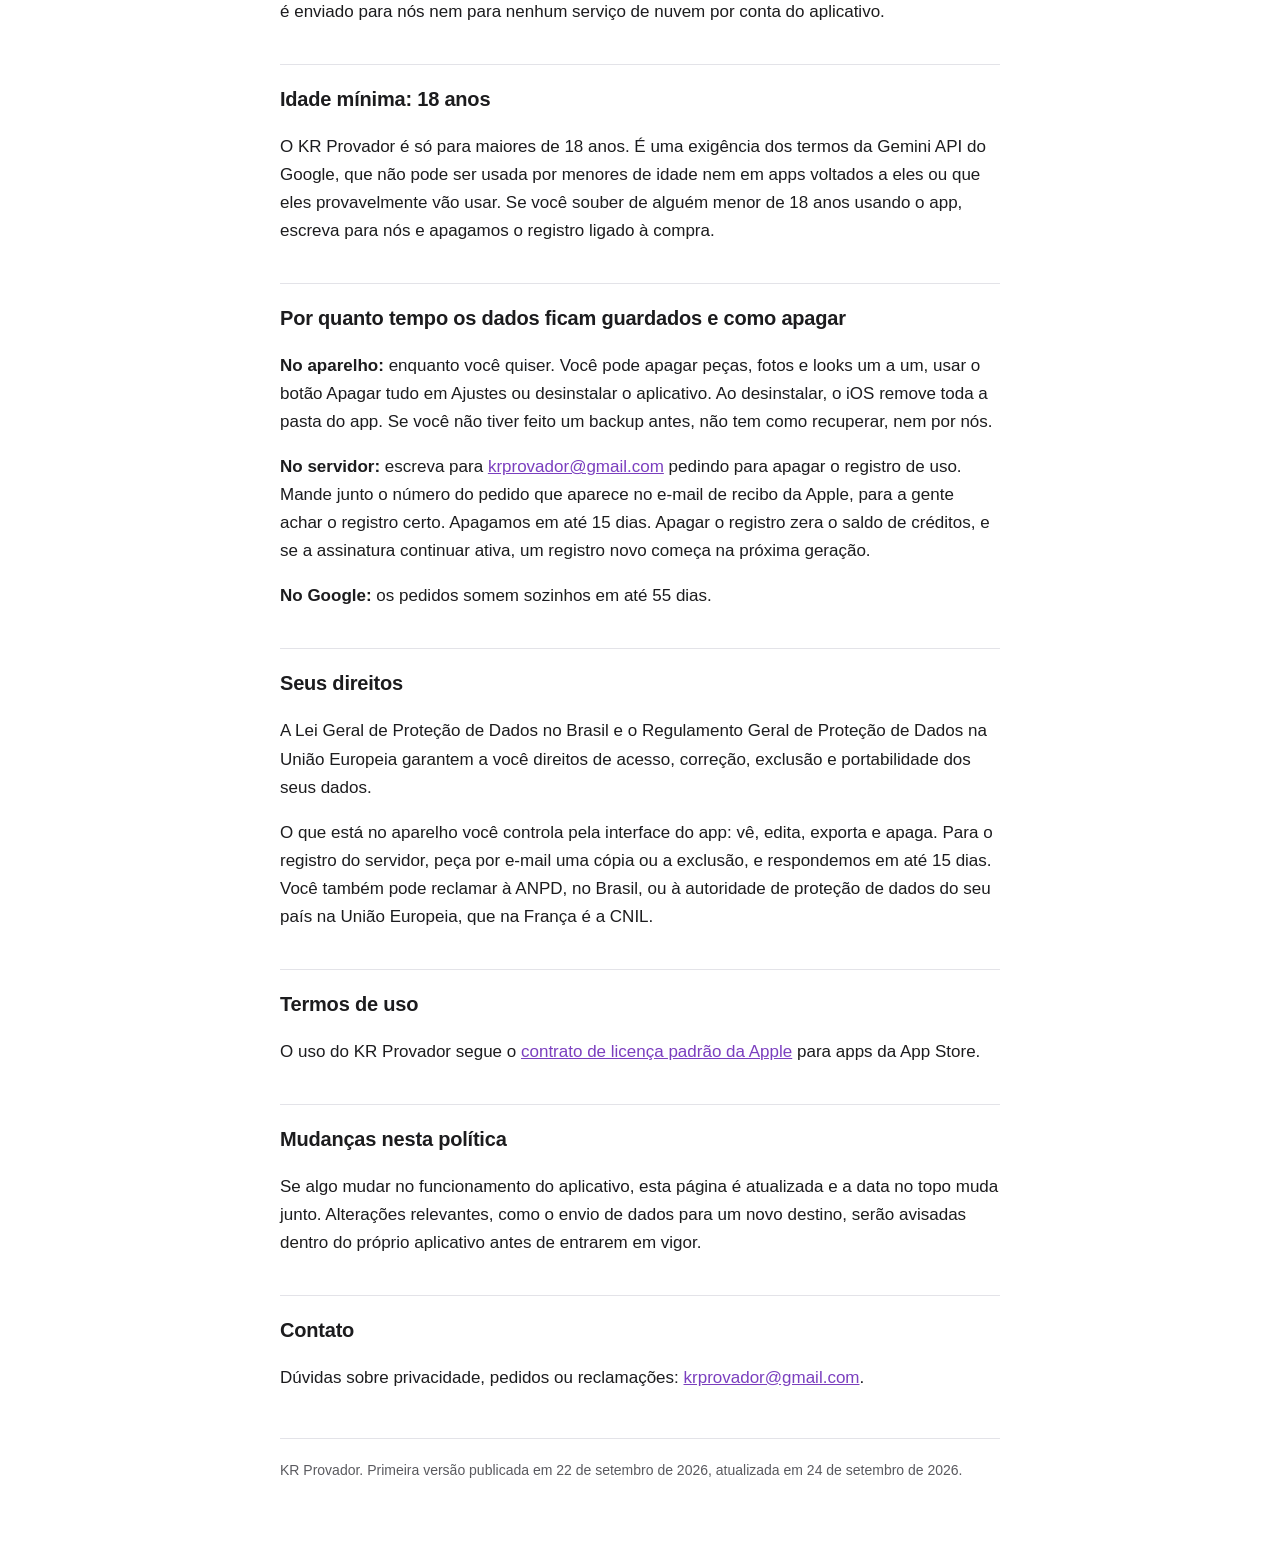
==== commit f07034c7: "Politica e suporte: servidor proprio, assinatura com creditos, sem chave do Google Co-Authored-By: C" ====
--- a/index.html
+++ b/index.html
@@ -11,45 +11,63 @@
 
 <header>
   <h1>Política de Privacidade</h1>
-  <p class="sub">KR Provador. Última atualização: 22 de setembro de 2026.</p>
+  <p class="sub">KR Provador. Última atualização: 24 de setembro de 2026.</p>
   <a class="idioma" href="suporte.html">Suporte</a> &nbsp;·&nbsp;
   <a class="idioma" href="en.html">Read in English</a>
 </header>
 
 <div class="resumo">
-  <p><strong>Resumo em uma frase:</strong> tudo que você cadastra fica guardado dentro do seu iPhone ou iPad, e nada é enviado para servidores nossos. As únicas imagens que saem do aparelho são as que você escolhe enviar para a inteligência artificial, no momento em que toca em Vestir com IA.</p>
+  <p><strong>Resumo:</strong> o guarda-roupa, as fotos e os looks ficam no seu iPhone. Só quando você toca em Vestir com IA as fotos daquele look passam pelo servidor do KR Provador e seguem para a IA Gemini, do Google, que desenha a roupa em você. O servidor não guarda nenhuma foto. Ele guarda só a conta das gerações que você fez e dos créditos que comprou.</p>
 </div>
 
 <h2>Quem é o responsável</h2>
 <p>O KR Provador é desenvolvido e mantido por Robson Raul, pessoa física. Para qualquer dúvida sobre esta política ou sobre seus dados, escreva para <a href="mailto:krprovador@gmail.com">krprovador@gmail.com</a>.</p>
 
-<h2>O que fica guardado no seu aparelho</h2>
-<p>O aplicativo salva as informações abaixo na área reservada dele no seu dispositivo. Elas não passam por nenhum servidor nosso, porque nós não temos servidor:</p>
+<h2>O que fica só no seu aparelho</h2>
+<p>O aplicativo salva estas informações na área reservada dele no seu iPhone:</p>
 <ul>
   <li>As fotos das suas roupas, calçados e acessórios.</li>
-  <li>As suas fotos de corpo inteiro, incluindo as fotos com pose que você adicionar.</li>
-  <li>As imagens geradas pela inteligência artificial.</li>
-  <li>Os dados que você preenche em Meus dados: gênero, idade, altura, peso e tipo de silhueta.</li>
+  <li>As suas fotos de corpo inteiro, incluindo as fotos com pose.</li>
+  <li>As imagens geradas pela IA.</li>
+  <li>O que você preenche em Meus dados: gênero, idade, altura, peso e tipo de silhueta.</li>
   <li>Os looks que você monta, com nome, data, observações e correções.</li>
-  <li>A chave de API que você cadastra em Ajustes.</li>
 </ul>
 <p>Nós não temos acesso a nada disso. Não conseguimos ver, copiar nem recuperar o conteúdo do seu aparelho.</p>
 
-<h2>O que é enviado para a inteligência artificial</h2>
-<p>A prova virtual funciona com a API de imagem do Google Gemini. O envio acontece só quando você toca em <strong>Vestir com IA</strong>, nunca em segundo plano e nunca sem a sua ação.</p>
-<p>Nesse momento, saem do seu aparelho e vão direto para o Google:</p>
+<h2>O que sai do aparelho, e quando</h2>
+<p>Só quando você toca em <strong>Vestir com IA</strong>, e só depois de aceitar o aviso que aparece na primeira vez. Nunca em segundo plano. Nesse momento o app envia:</p>
 <ul>
   <li>A foto de corpo que você escolheu como base.</li>
   <li>Um recorte ampliado do seu rosto, tirado dessa mesma foto, para a IA manter a sua identidade.</li>
-  <li>As fotos das peças do look.</li>
-  <li>Quando ativado em Ajustes, uma foto neutra sua usada como referência de medidas.</li>
-  <li>Um texto com os dados do seu perfil, a pose escolhida, as correções marcadas e as observações que você escreveu.</li>
+  <li>As fotos das peças do look, com o nome e a cor que você deu a cada uma.</li>
+  <li>A sua foto neutra de medidas, quando a base é uma foto com pose e essa opção está ligada em Ajustes.</li>
+  <li>O que estiver preenchido em Meus dados.</li>
+  <li>A pose escolhida, as correções marcadas e a observação que você escreveu para a IA.</li>
 </ul>
-<p>A conexão vai do seu aparelho para o Google, sem passar por nós. Nós não recebemos cópia dessas imagens e não sabemos quando ou quantas vezes você usa a função.</p>
-<p>O tratamento que o Google dá a esse conteúdo é regido pelos termos e pela política de privacidade do Google, que variam conforme o tipo de chave e de plano que você usa. Recomendamos a leitura dos termos do Google antes de enviar fotos pessoais. Você encontra tudo em <a href="https://ai.google.dev/gemini-api/terms" target="_blank" rel="noopener">ai.google.dev/gemini-api/terms</a>.</p>
+<p>Você pode desligar essa permissão em Ajustes. Desligada, o app pede o seu sim de novo antes de mandar qualquer foto.</p>
 
-<h2>Sobre a sua chave de API</h2>
-<p>A chave que você cria no Google AI Studio é sua, é cadastrada por você e fica guardada apenas no seu aparelho. Ela é usada só para autenticar os pedidos que o app faz ao Google em seu nome. Nós nunca vemos essa chave, e ela não é enviada para nenhum outro destino.</p>
+<h2>Por onde essas informações passam</h2>
+<p>O pedido sai do app e vai para o servidor do KR Provador, que roda na Cloudflare. O servidor confere se você tem assinatura ou crédito, repassa o pedido para a Gemini API do Google e devolve a imagem pronta para o app. As fotos ficam na memória do servidor só durante esse repasse e não são gravadas.</p>
+<p>Usamos o plano pago da Gemini API. Nesse plano:</p>
+<ul>
+  <li>O Google não usa suas fotos nem seus textos para treinar ou melhorar os produtos dele.</li>
+  <li>O Google guarda os pedidos e as respostas por até 55 dias, só para detectar abuso e cumprir exigências legais. Se o sistema dele marcar um pedido como suspeito, funcionários autorizados do Google podem revisar esse conteúdo.</li>
+</ul>
+<p>Os detalhes estão nos <a href="https://ai.google.dev/gemini-api/terms" target="_blank" rel="noopener">termos da Gemini API</a> e na <a href="https://ai.google.dev/gemini-api/docs/usage-policies" target="_blank" rel="noopener">política de uso da Gemini API</a>. O tráfego passa pela rede da Cloudflare, que segue a <a href="https://www.cloudflare.com/privacypolicy/" target="_blank" rel="noopener">política de privacidade da Cloudflare</a>.</p>
+
+<h2>O que o servidor guarda</h2>
+<p>Para contar o seu saldo, impedir que uma compra seja usada duas vezes e devolver a geração que falhou, o servidor guarda:</p>
+<ul>
+  <li>O número que a Apple dá à sua assinatura. É o mesmo em todos os aparelhos da mesma conta Apple, e é por ele que o servidor sabe de quem é o saldo.</li>
+  <li>A situação da assinatura, que o servidor consulta na Apple: se está ativa, se está no teste grátis, a data de início e a de vencimento.</li>
+  <li>Os créditos comprados: qual pacote, quantas gerações, a data, o número da transação na Apple e se houve reembolso.</li>
+  <li>Cada geração: data e hora, se usou a cota do mês ou um crédito, e se deu certo ou foi devolvida.</li>
+</ul>
+<p>O servidor não guarda fotos, textos, nome, e-mail, telefone, endereço de IP nem identificador do aparelho.</p>
+<p>Esse registro fica guardado enquanto existir assinatura ou saldo de crédito, porque crédito pago não vence. Você pode pedir para apagar quando quiser, como explicado mais abaixo.</p>
+
+<h2>Compras</h2>
+<p>A assinatura e os créditos são comprados dentro da App Store e processados pela Apple. Nós não recebemos, não vemos e não guardamos o número do seu cartão nem seus dados de pagamento. A Apple informa ao servidor o que foi comprado e quando, e avisa sobre renovação, cancelamento e reembolso.</p>
 
 <h2>O que o aplicativo não faz</h2>
 <ul>
@@ -61,21 +79,23 @@
 </ul>
 <p>O acesso à câmera e à galeria é pedido apenas para você escolher as fotos que quer cadastrar, e o app lê somente as imagens que você selecionar.</p>
 
-<h2>Assinatura e pagamento</h2>
-<p>Se o aplicativo oferecer uma assinatura, a compra é processada inteiramente pela Apple, dentro do sistema de compras da App Store. Nós não recebemos, não vemos e não armazenamos o número do seu cartão nem seus dados de pagamento. A Apple nos informa apenas se a sua assinatura está ativa.</p>
-
 <h2>Backup e transferência</h2>
 <p>A função de exportar gera um arquivo com o seu guarda-roupa, que fica sob o seu controle. Você decide para onde ele vai, seja por AirDrop, seja salvo no app Arquivos. Esse arquivo não é enviado para nós nem para nenhum serviço de nuvem por conta do aplicativo.</p>
 
-<h2>Por quanto tempo os dados ficam guardados</h2>
-<p>Enquanto você quiser. Nada tem prazo de expiração. Você pode apagar peças, fotos e looks um a um, usar o botão Apagar tudo em Ajustes, ou simplesmente desinstalar o aplicativo. Ao desinstalar, o iOS remove toda a pasta do app e o conteúdo desaparece do aparelho de forma definitiva. Se você não tiver feito um backup antes, não há como recuperar, nem por nós.</p>
+<h2 id="idade">Idade mínima: 18 anos</h2>
+<p>O KR Provador é só para maiores de 18 anos. É uma exigência dos termos da Gemini API do Google, que não pode ser usada por menores de idade nem em apps voltados a eles ou que eles provavelmente vão usar. Se você souber de alguém menor de 18 anos usando o app, escreva para nós e apagamos o registro ligado à compra.</p>
+
+<h2 id="apagar">Por quanto tempo os dados ficam guardados e como apagar</h2>
+<p><strong>No aparelho:</strong> enquanto você quiser. Você pode apagar peças, fotos e looks um a um, usar o botão Apagar tudo em Ajustes ou desinstalar o aplicativo. Ao desinstalar, o iOS remove toda a pasta do app. Se você não tiver feito um backup antes, não tem como recuperar, nem por nós.</p>
+<p><strong>No servidor:</strong> escreva para <a href="mailto:krprovador@gmail.com">krprovador@gmail.com</a> pedindo para apagar o registro de uso. Mande junto o número do pedido que aparece no e-mail de recibo da Apple, para a gente achar o registro certo. Apagamos em até 15 dias. Apagar o registro zera o saldo de créditos, e se a assinatura continuar ativa, um registro novo começa na próxima geração.</p>
+<p><strong>No Google:</strong> os pedidos somem sozinhos em até 55 dias.</p>
 
 <h2>Seus direitos</h2>
 <p>A Lei Geral de Proteção de Dados no Brasil e o Regulamento Geral de Proteção de Dados na União Europeia garantem a você direitos de acesso, correção, exclusão e portabilidade dos seus dados.</p>
-<p>Na prática, aqui esses direitos já estão nas suas mãos: os dados estão no seu aparelho, você vê todos eles pela interface do app, edita o que quiser, exporta em um arquivo e apaga quando decidir. Como não guardamos cópia de nada, não há pedido a fazer para nós. Ainda assim, se tiver qualquer dúvida sobre o assunto, escreva para o e-mail no fim desta página.</p>
+<p>O que está no aparelho você controla pela interface do app: vê, edita, exporta e apaga. Para o registro do servidor, peça por e-mail uma cópia ou a exclusão, e respondemos em até 15 dias. Você também pode reclamar à ANPD, no Brasil, ou à autoridade de proteção de dados do seu país na União Europeia, que na França é a CNIL.</p>
 
-<h2>Crianças</h2>
-<p>O aplicativo não é direcionado a crianças e não coleta intencionalmente dados de menores de 13 anos.</p>
+<h2>Termos de uso</h2>
+<p>O uso do KR Provador segue o <a href="https://www.apple.com/legal/internet-services/itunes/dev/stdeula/" target="_blank" rel="noopener">contrato de licença padrão da Apple</a> para apps da App Store.</p>
 
 <h2>Mudanças nesta política</h2>
 <p>Se algo mudar no funcionamento do aplicativo, esta página é atualizada e a data no topo muda junto. Alterações relevantes, como o envio de dados para um novo destino, serão avisadas dentro do próprio aplicativo antes de entrarem em vigor.</p>
@@ -84,7 +104,7 @@
 <p>Dúvidas sobre privacidade, pedidos ou reclamações: <a href="mailto:krprovador@gmail.com">krprovador@gmail.com</a>.</p>
 
 <footer>
-  KR Provador. Documento publicado em 22 de setembro de 2026.
+  KR Provador. Primeira versão publicada em 22 de setembro de 2026, atualizada em 24 de setembro de 2026.
 </footer>
 
 </main>
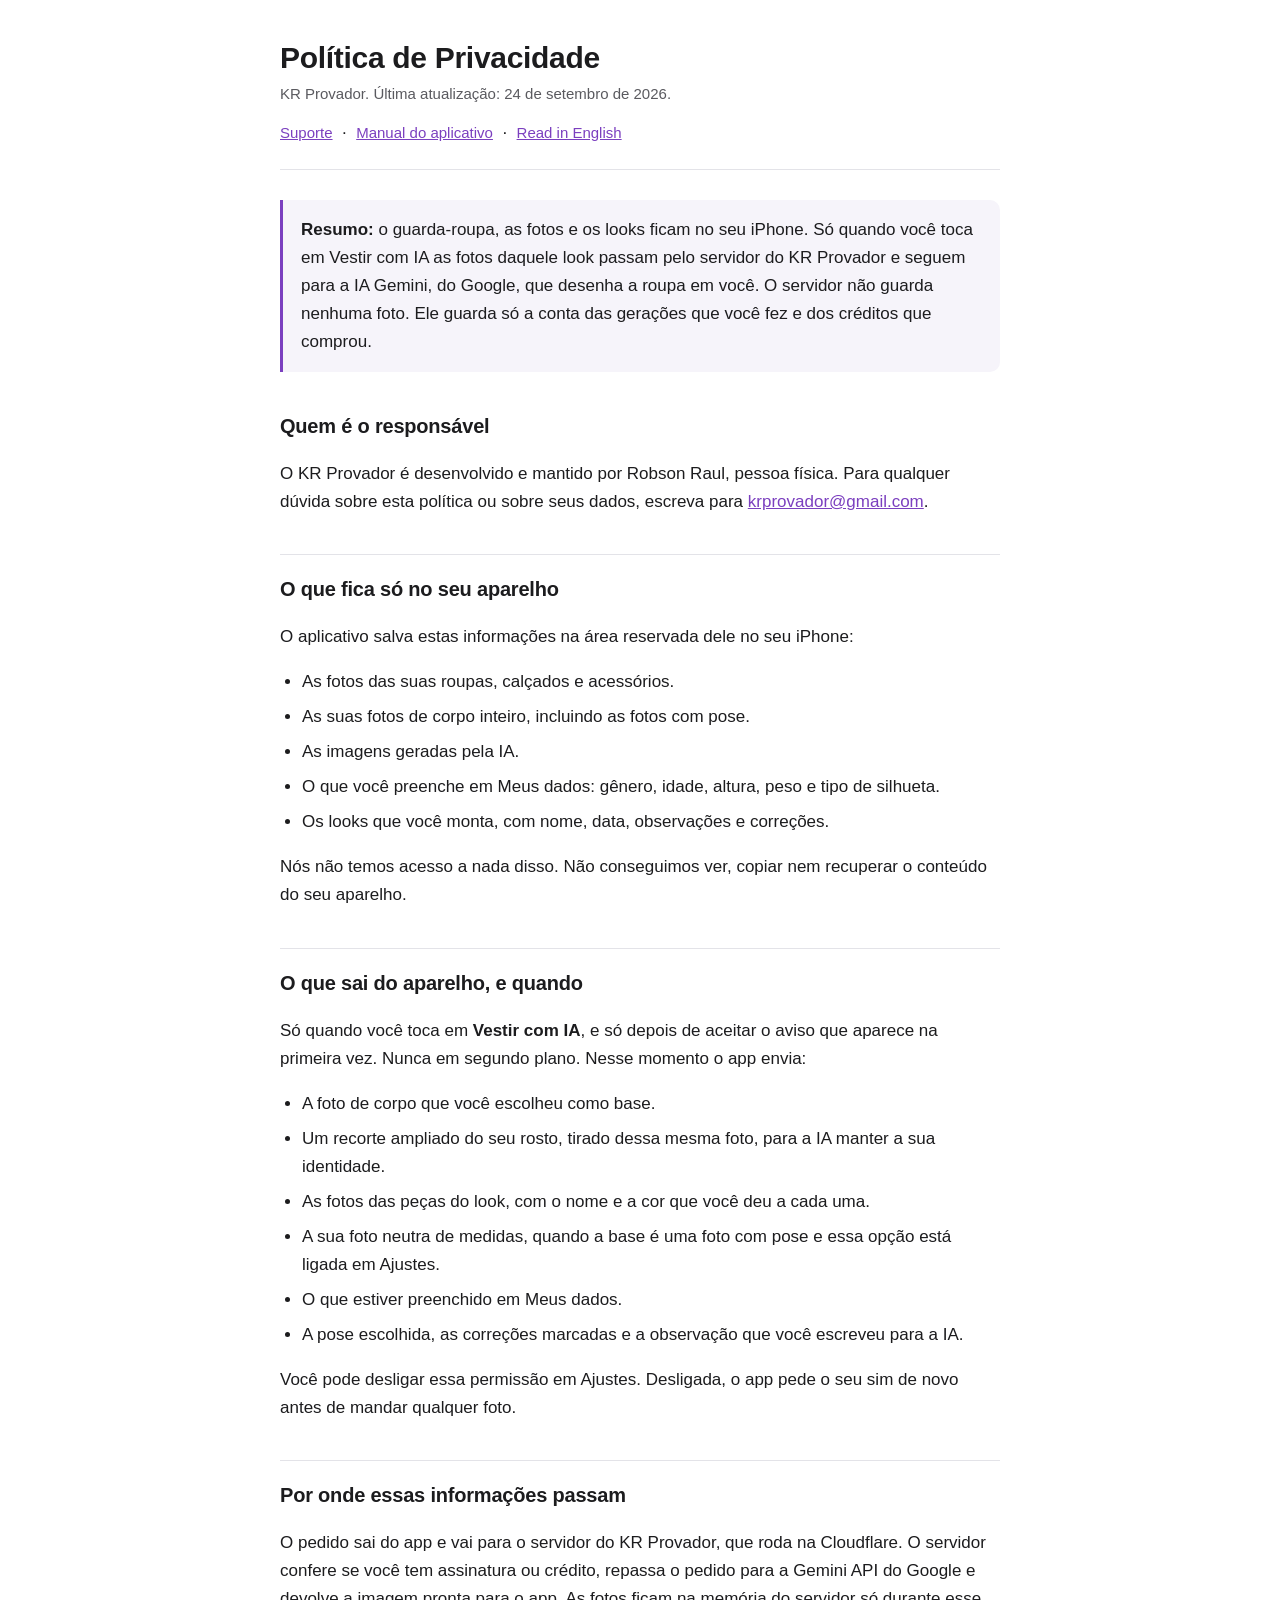
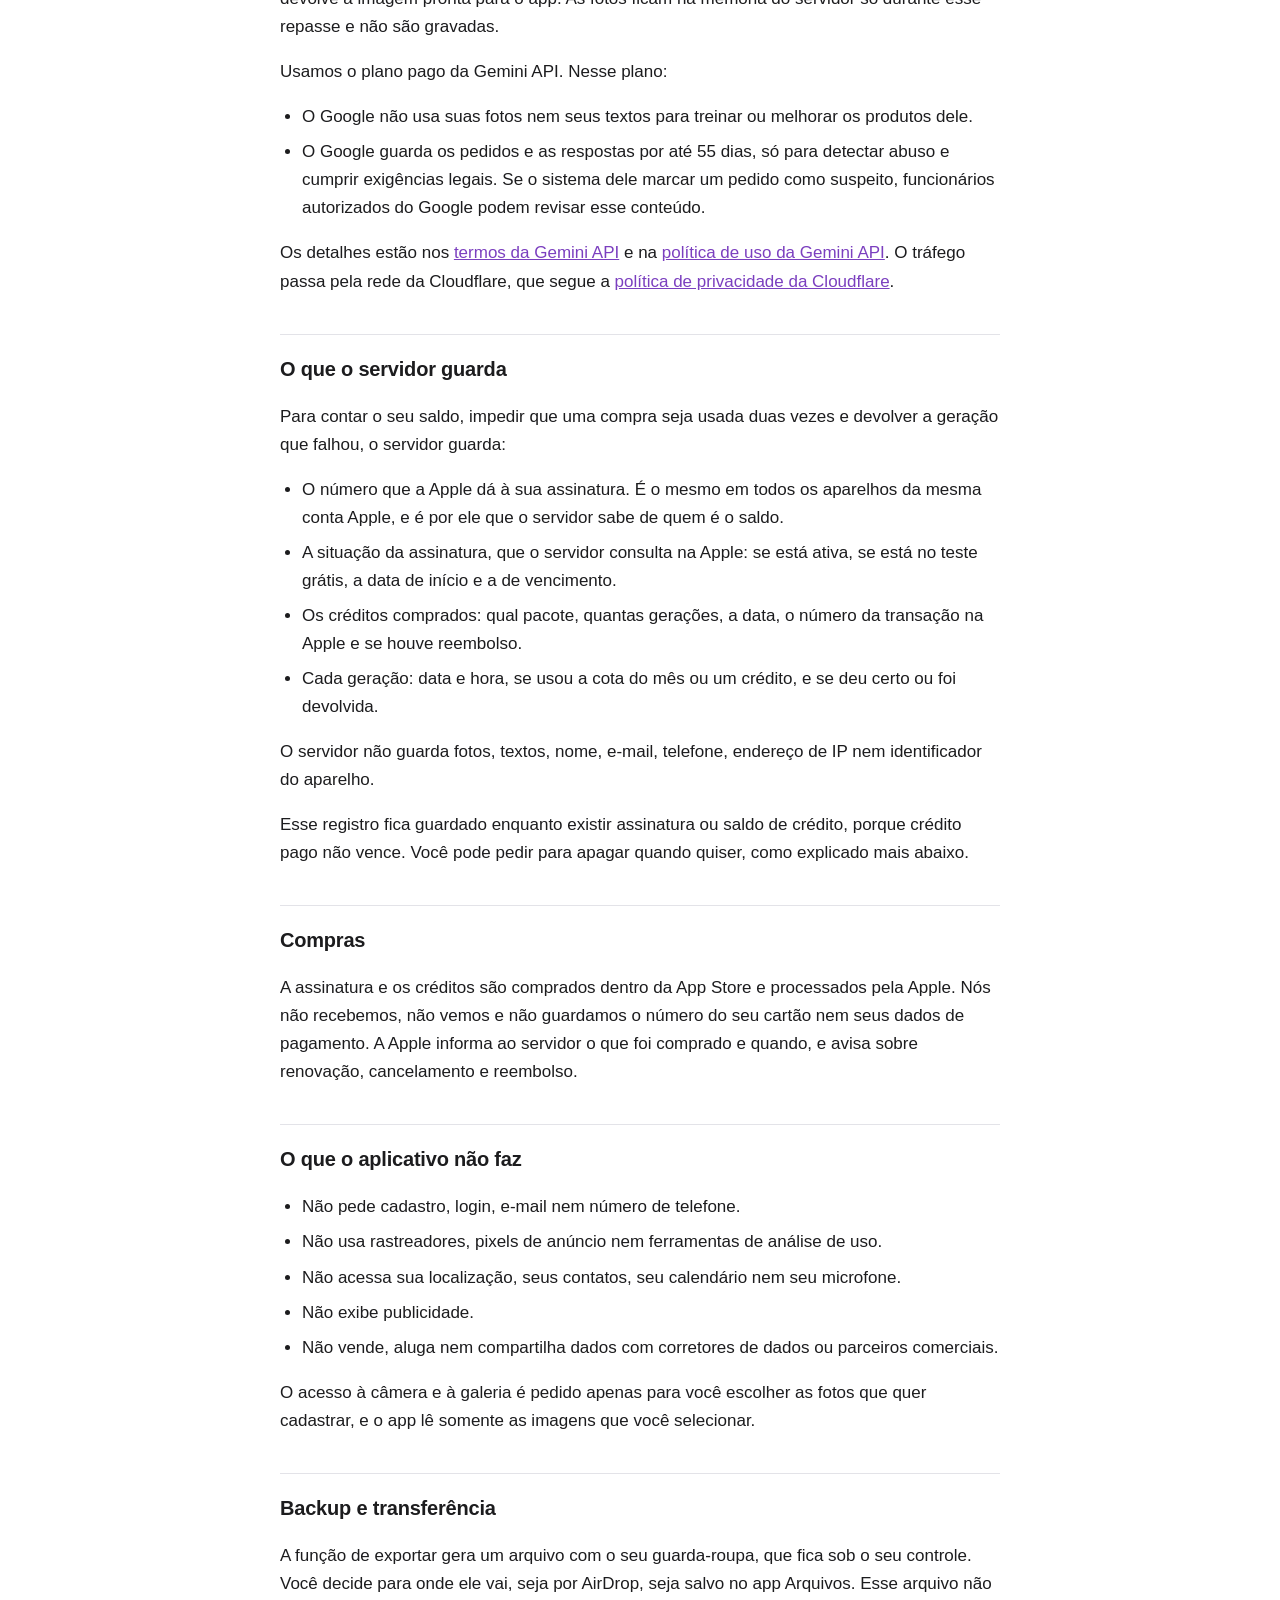
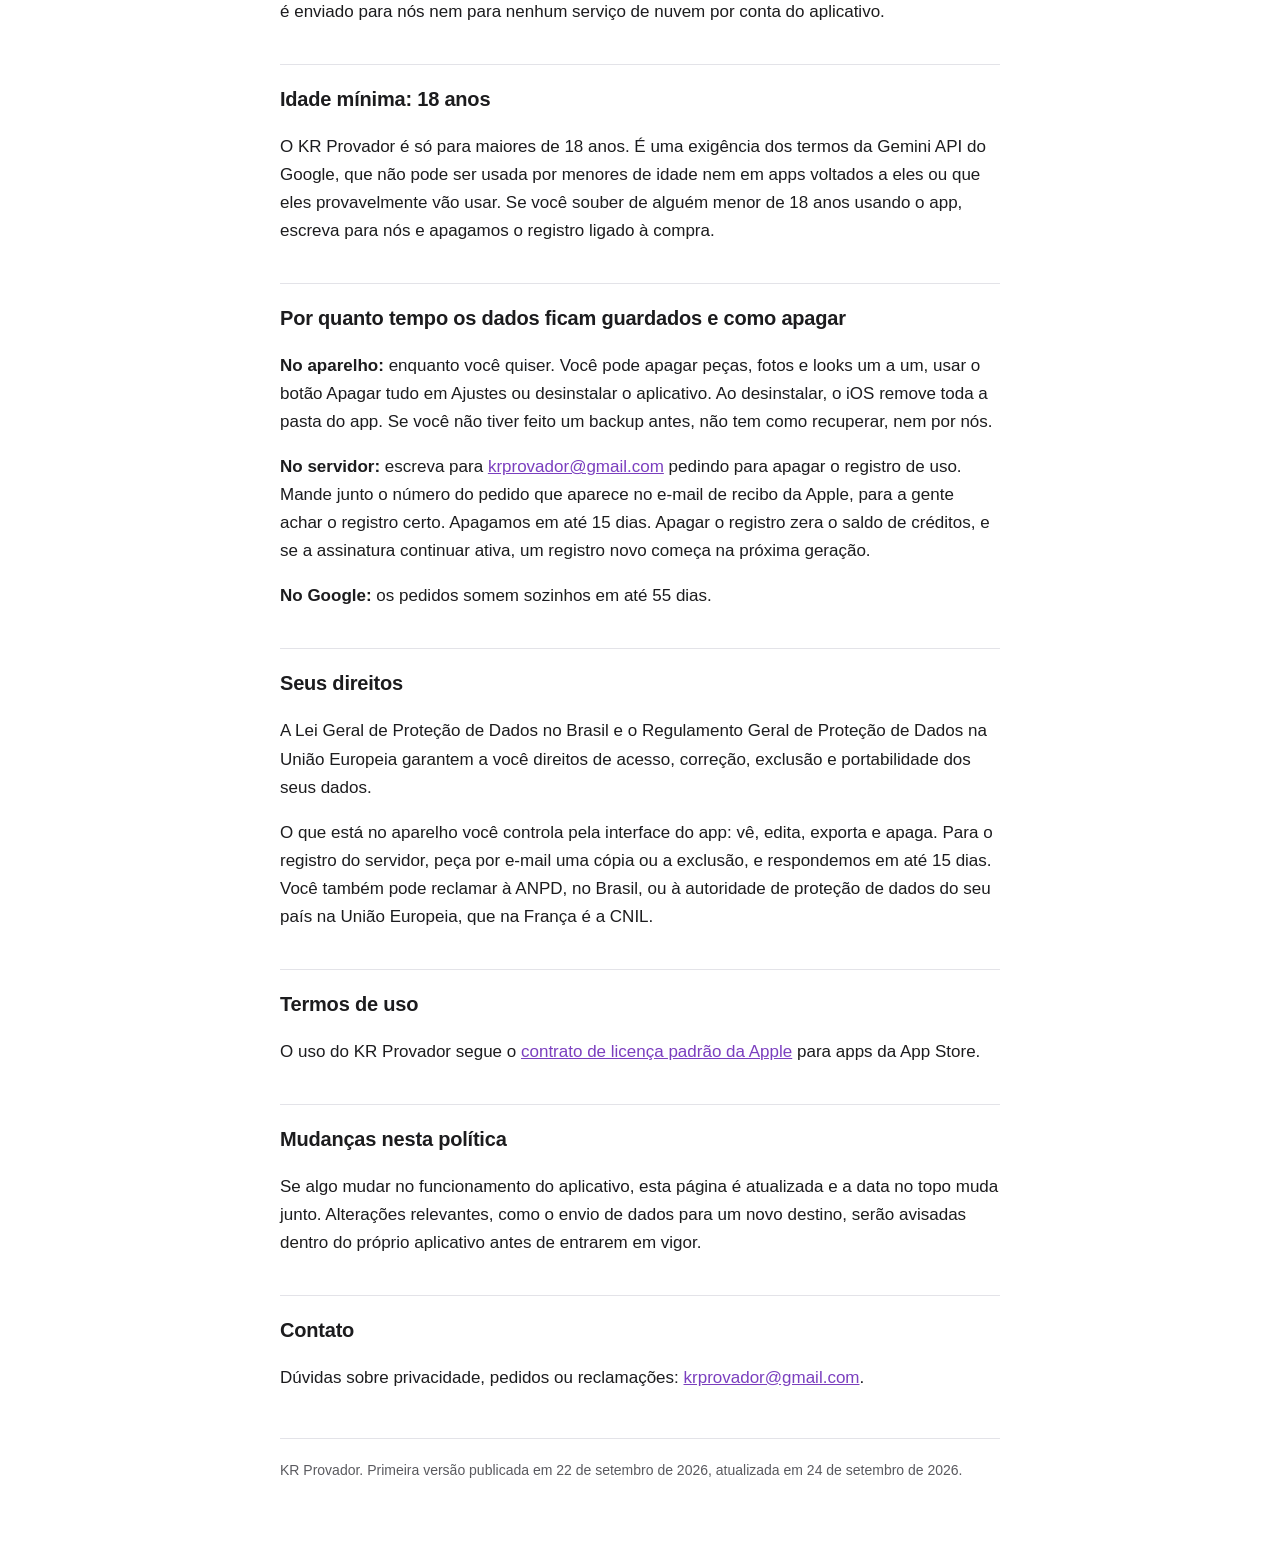
==== commit eba373d9: "Link do manual do aplicativo na politica de privacidade Co-Authored-By: Claude Opus 5.5 <noreply@ant" ====
--- a/index.html
+++ b/index.html
@@ -13,6 +13,7 @@
   <h1>Política de Privacidade</h1>
   <p class="sub">KR Provador. Última atualização: 24 de setembro de 2026.</p>
   <a class="idioma" href="suporte.html">Suporte</a> &nbsp;·&nbsp;
+  <a class="idioma" href="manual.html">Manual do aplicativo</a> &nbsp;·&nbsp;
   <a class="idioma" href="en.html">Read in English</a>
 </header>
 
